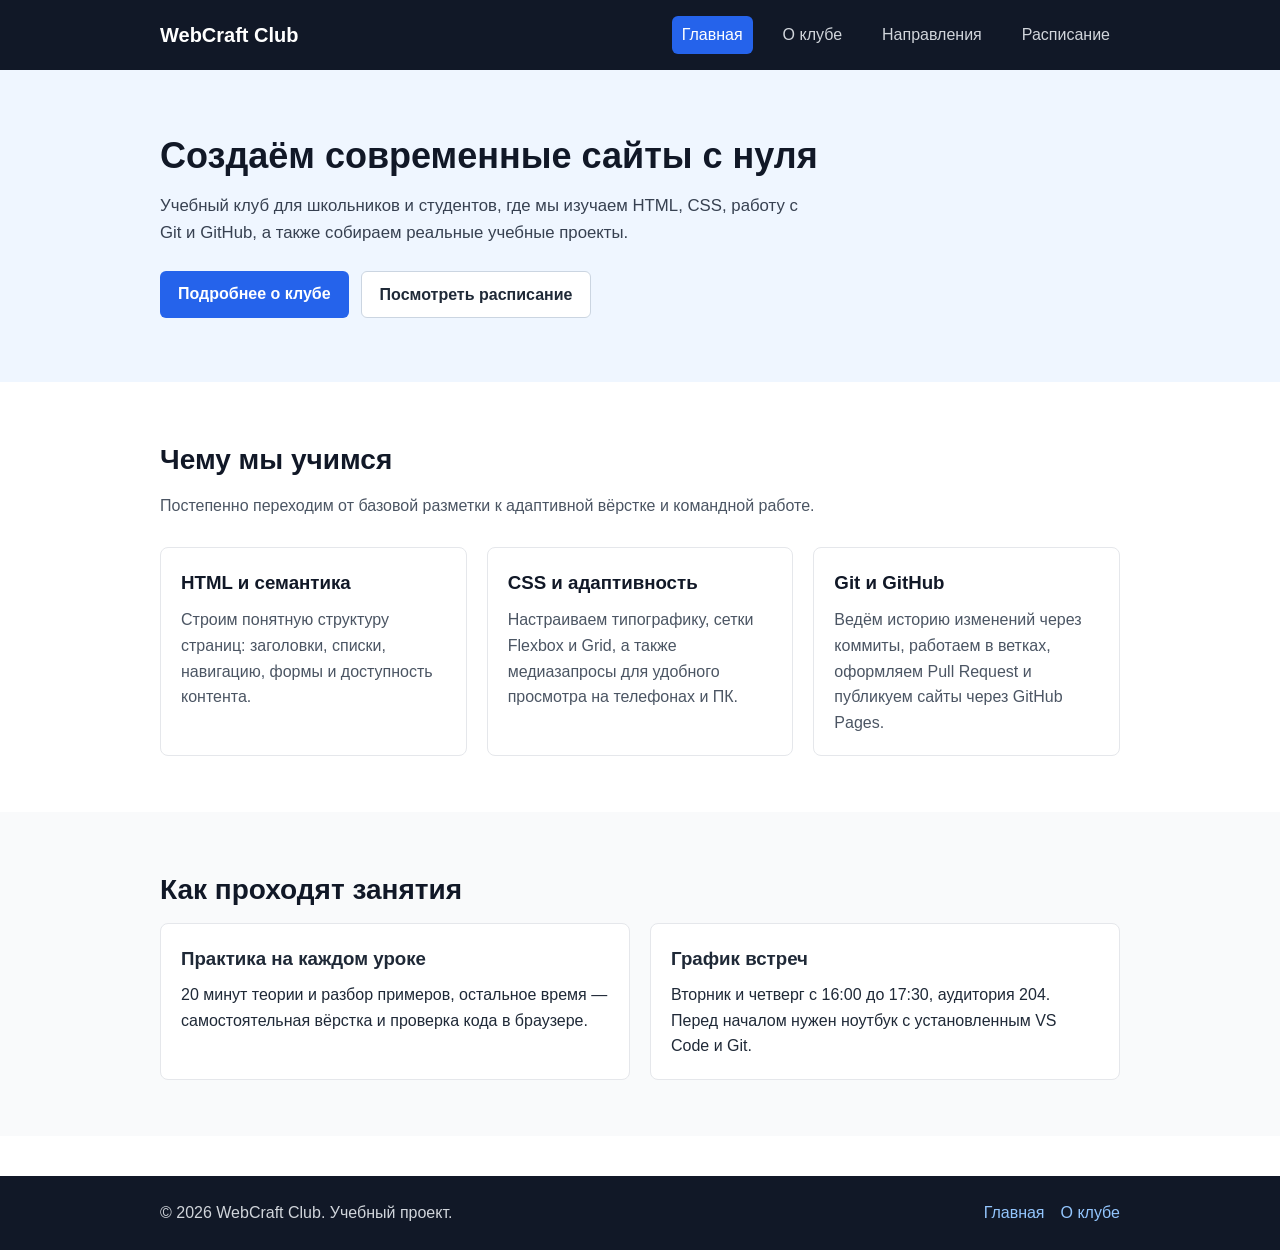
==== index.html @ 7d71d95e "Создана начальная версия сайта" ====
<!DOCTYPE html>
<html lang="ru">
<head>
  <meta charset="UTF-8" />
  <meta name="viewport" content="width=device-width, initial-scale=1.0" />
  <title>WebCraft Club — Клуб веб-разработки</title>
  <link rel="stylesheet" href="style.css" />
</head>
<body>
  <header class="site-header">
    <div class="container header-inner">
      <a class="logo" href="index.html">WebCraft Club</a>
      <nav class="nav" aria-label="Основная навигация">
        <a class="nav-link active" href="index.html">Главная</a>
        <a class="nav-link" href="about.html">О клубе</a>
        <a class="nav-link" href="#directions">Направления</a>
        <a class="nav-link" href="#schedule">Расписание</a>
      </nav>
    </div>
  </header>

  <main>
    <!-- Блок 1: Главный экран -->
    <section class="hero">
      <div class="container">
        <h1>Создаём современные сайты с нуля</h1>
        <p class="hero-text">
          Учебный клуб для школьников и студентов, где мы изучаем HTML, CSS,
          работу с Git и GitHub, а также собираем реальные учебные проекты.
        </p>
        <div class="hero-actions">
          <a class="btn btn-primary" href="about.html">Подробнее о клубе</a>
          <a class="btn btn-secondary" href="#schedule">Посмотреть расписание</a>
        </div>
      </div>
    </section>

    <!-- Блок 2: Направления обучения -->
    <section id="directions" class="section">
      <div class="container">
        <h2>Чему мы учимся</h2>
        <p class="section-subtitle">
          Постепенно переходим от базовой разметки к адаптивной вёрстке и командной работе.
        </p>
        <div class="cards">
          <article class="card">
            <h3>HTML и семантика</h3>
            <p>
              Строим понятную структуру страниц: заголовки, списки, навигацию,
              формы и доступность контента.
            </p>
          </article>
          <article class="card">
            <h3>CSS и адаптивность</h3>
            <p>
              Настраиваем типографику, сетки Flexbox и Grid, а также медиазапросы
              для удобного просмотра на телефонах и ПК.
            </p>
          </article>
          <article class="card">
            <h3>Git и GitHub</h3>
            <p>
              Ведём историю изменений через коммиты, работаем в ветках, оформляем
              Pull Request и публикуем сайты через GitHub Pages.
            </p>
          </article>
        </div>
      </div>
    </section>

    <!-- Блок 3: Расписание и формат занятий -->
    <section id="schedule" class="section section-alt">
      <div class="container">
        <h2>Как проходят занятия</h2>
        <div class="info-grid">
          <div class="info-box">
            <h3>Практика на каждом уроке</h3>
            <p>
              20 минут теории и разбор примеров, остальное время — самостоятельная
              вёрстка и проверка кода в браузере.
            </p>
          </div>
          <div class="info-box">
            <h3>График встреч</h3>
            <p>
              Вторник и четверг с 16:00 до 17:30, аудитория 204. Перед началом
              нужен ноутбук с установленным VS Code и Git.
            </p>
          </div>
        </div>
      </div>
    </section>
  </main>

  <footer class="site-footer">
    <div class="container footer-inner">
      <p>© 2026 WebCraft Club. Учебный проект.</p>
      <div class="footer-links">
        <a href="index.html">Главная</a>
        <a href="about.html">О клубе</a>
      </div>
    </div>
  </footer>
</body>
</html>
---- style.css ----
* {
  box-sizing: border-box;
  margin: 0;
  padding: 0;
}

body {
  font-family: Arial, Helvetica, sans-serif;
  line-height: 1.6;
  color: #1f2937;
  background-color: #ffffff;
}

.container {
  max-width: 1000px;
  margin: 0 auto;
  padding: 0 20px;
}

/* Шапка и навигация */
.site-header {
  background-color: #111827;
  color: #ffffff;
  padding: 16px 0;
}

.header-inner {
  display: flex;
  justify-content: space-between;
  align-items: center;
  gap: 16px;
}

.logo {
  color: #ffffff;
  text-decoration: none;
  font-size: 1.25rem;
  font-weight: bold;
}

.nav {
  display: flex;
  gap: 20px;
}

.nav-link {
  color: #d1d5db;
  text-decoration: none;
  padding: 6px 10px;
  border-radius: 6px;
}

.nav-link:hover,
.nav-link.active {
  color: #ffffff;
  background-color: #2563eb;
}

/* Главный баннер */
.hero {
  background-color: #eff6ff;
  padding: 64px 0;
}

.hero h1 {
  font-size: 2.25rem;
  line-height: 1.2;
  margin-bottom: 16px;
  color: #111827;
}

.hero-text {
  max-width: 650px;
  font-size: 1.05rem;
  color: #374151;
  margin-bottom: 24px;
}

.hero-actions {
  display: flex;
  gap: 12px;
}

.btn {
  display: inline-block;
  padding: 10px 18px;
  border-radius: 6px;
  text-decoration: none;
  font-weight: bold;
}

.btn-primary {
  background-color: #2563eb;
  color: #ffffff;
}

.btn-primary:hover {
  background-color: #1d4ed8;
}

.btn-secondary {
  background-color: #ffffff;
  color: #1f2937;
  border: 1px solid #cbd5e1;
}

.btn-secondary:hover {
  background-color: #f8fafc;
}

/* Секции и карточки */
.section {
  padding: 56px 0;
}

.section-alt {
  background-color: #f9fafb;
}

.section h2 {
  font-size: 1.75rem;
  margin-bottom: 10px;
  color: #111827;
}

.section-subtitle {
  color: #4b5563;
  margin-bottom: 28px;
}

.cards {
  display: grid;
  grid-template-columns: repeat(3, 1fr);
  gap: 20px;
}

.card {
  background-color: #ffffff;
  border: 1px solid #e5e7eb;
  border-radius: 8px;
  padding: 20px;
}

.card h3 {
  margin-bottom: 10px;
  color: #111827;
}

.card p {
  color: #4b5563;
}

.info-grid {
  display: grid;
  grid-template-columns: repeat(2, 1fr);
  gap: 20px;
}

.info-box {
  background-color: #ffffff;
  border: 1px solid #e5e7eb;
  border-radius: 8px;
  padding: 20px;
}

.info-box h3 {
  margin-bottom: 8px;
}

/* Подвал */
.site-footer {
  background-color: #111827;
  color: #d1d5db;
  padding: 24px 0;
  margin-top: 40px;
}

.footer-inner {
  display: flex;
  justify-content: space-between;
  align-items: center;
  gap: 16px;
}

.footer-links {
  display: flex;
  gap: 16px;
}

.footer-links a {
  color: #93c5fd;
  text-decoration: none;
}

.footer-links a:hover {
  text-decoration: underline;
}
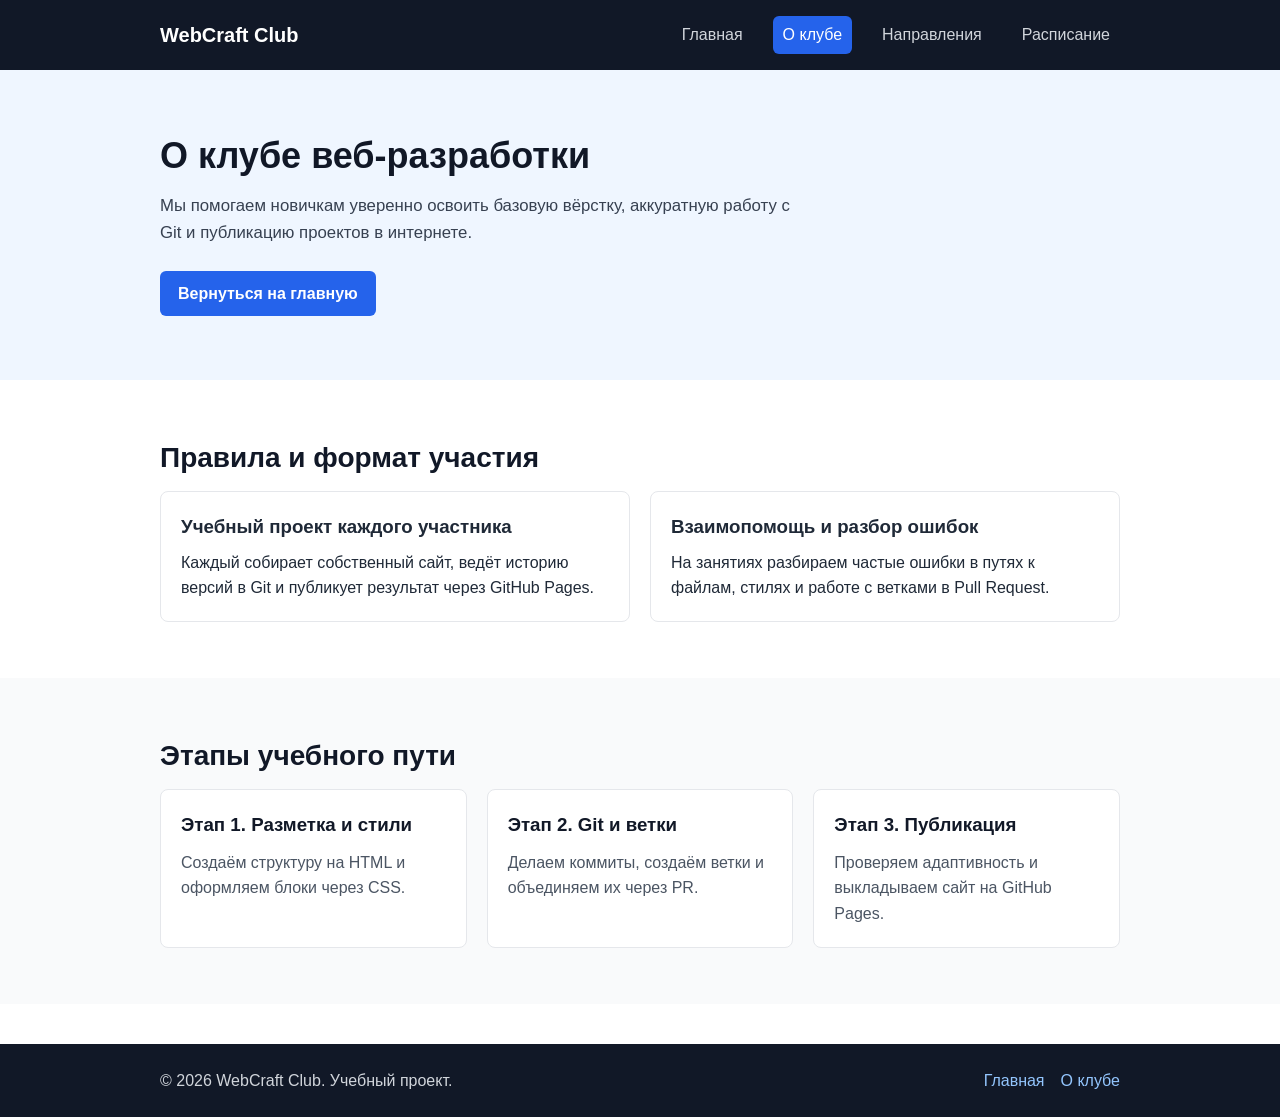
==== commit fa269b93: "Добавлена вторая страница" ====
--- a/index.html
+++ b/index.html
@@ -3,7 +3,7 @@
 <head>
   <meta charset="UTF-8" />
   <meta name="viewport" content="width=device-width, initial-scale=1.0" />
-  <title>WebCraft Club — Клуб веб-разработки</title>
+  <title>О клубе — WebCraft Club</title>
   <link rel="stylesheet" href="style.css" />
 </head>
 <body>
@@ -11,82 +11,68 @@
     <div class="container header-inner">
       <a class="logo" href="index.html">WebCraft Club</a>
       <nav class="nav" aria-label="Основная навигация">
-        <a class="nav-link active" href="index.html">Главная</a>
-        <a class="nav-link" href="about.html">О клубе</a>
-        <a class="nav-link" href="#directions">Направления</a>
-        <a class="nav-link" href="#schedule">Расписание</a>
+        <a class="nav-link" href="index.html">Главная</a>
+        <a class="nav-link active" href="about.html">О клубе</a>
+        <a class="nav-link" href="index.html#directions">Направления</a>
+        <a class="nav-link" href="index.html#schedule">Расписание</a>
       </nav>
     </div>
   </header>
 
   <main>
-    <!-- Блок 1: Главный экран -->
     <section class="hero">
       <div class="container">
-        <h1>Создаём современные сайты с нуля</h1>
+        <h1>О клубе веб-разработки</h1>
         <p class="hero-text">
-          Учебный клуб для школьников и студентов, где мы изучаем HTML, CSS,
-          работу с Git и GitHub, а также собираем реальные учебные проекты.
+          Мы помогаем новичкам уверенно освоить базовую вёрстку, аккуратную
+          работу с Git и публикацию проектов в интернете.
         </p>
         <div class="hero-actions">
-          <a class="btn btn-primary" href="about.html">Подробнее о клубе</a>
-          <a class="btn btn-secondary" href="#schedule">Посмотреть расписание</a>
+          <a class="btn btn-primary" href="index.html">Вернуться на главную</a>
         </div>
       </div>
     </section>
 
-    <!-- Блок 2: Направления обучения -->
-    <section id="directions" class="section">
+    <!-- Тематический блок 1 -->
+    <section class="section">
       <div class="container">
-        <h2>Чему мы учимся</h2>
-        <p class="section-subtitle">
-          Постепенно переходим от базовой разметки к адаптивной вёрстке и командной работе.
-        </p>
-        <div class="cards">
-          <article class="card">
-            <h3>HTML и семантика</h3>
+        <h2>Правила и формат участия</h2>
+        <div class="info-grid">
+          <div class="info-box">
+            <h3>Учебный проект каждого участника</h3>
             <p>
-              Строим понятную структуру страниц: заголовки, списки, навигацию,
-              формы и доступность контента.
+              Каждый собирает собственный сайт, ведёт историю версий в Git
+              и публикует результат через GitHub Pages.
             </p>
-          </article>
-          <article class="card">
-            <h3>CSS и адаптивность</h3>
+          </div>
+          <div class="info-box">
+            <h3>Взаимопомощь и разбор ошибок</h3>
             <p>
-              Настраиваем типографику, сетки Flexbox и Grid, а также медиазапросы
-              для удобного просмотра на телефонах и ПК.
+              На занятиях разбираем частые ошибки в путях к файлам, стилях
+              и работе с ветками в Pull Request.
             </p>
-          </article>
-          <article class="card">
-            <h3>Git и GitHub</h3>
-            <p>
-              Ведём историю изменений через коммиты, работаем в ветках, оформляем
-              Pull Request и публикуем сайты через GitHub Pages.
-            </p>
-          </article>
+          </div>
         </div>
       </div>
     </section>
 
-    <!-- Блок 3: Расписание и формат занятий -->
-    <section id="schedule" class="section section-alt">
+    <!-- Тематический блок 2 -->
+    <section class="section section-alt">
       <div class="container">
-        <h2>Как проходят занятия</h2>
-        <div class="info-grid">
-          <div class="info-box">
-            <h3>Практика на каждом уроке</h3>
-            <p>
-              20 минут теории и разбор примеров, остальное время — самостоятельная
-              вёрстка и проверка кода в браузере.
-            </p>
-          </div>
-          <div class="info-box">
-            <h3>График встреч</h3>
-            <p>
-              Вторник и четверг с 16:00 до 17:30, аудитория 204. Перед началом
-              нужен ноутбук с установленным VS Code и Git.
-            </p>
-          </div>
+        <h2>Этапы учебного пути</h2>
+        <div class="cards">
+          <article class="card">
+            <h3>Этап 1. Разметка и стили</h3>
+            <p>Создаём структуру на HTML и оформляем блоки через CSS.</p>
+          </article>
+          <article class="card">
+            <h3>Этап 2. Git и ветки</h3>
+            <p>Делаем коммиты, создаём ветки и объединяем их через PR.</p>
+          </article>
+          <article class="card">
+            <h3>Этап 3. Публикация</h3>
+            <p>Проверяем адаптивность и выкладываем сайт на GitHub Pages.</p>
+          </article>
         </div>
       </div>
     </section>
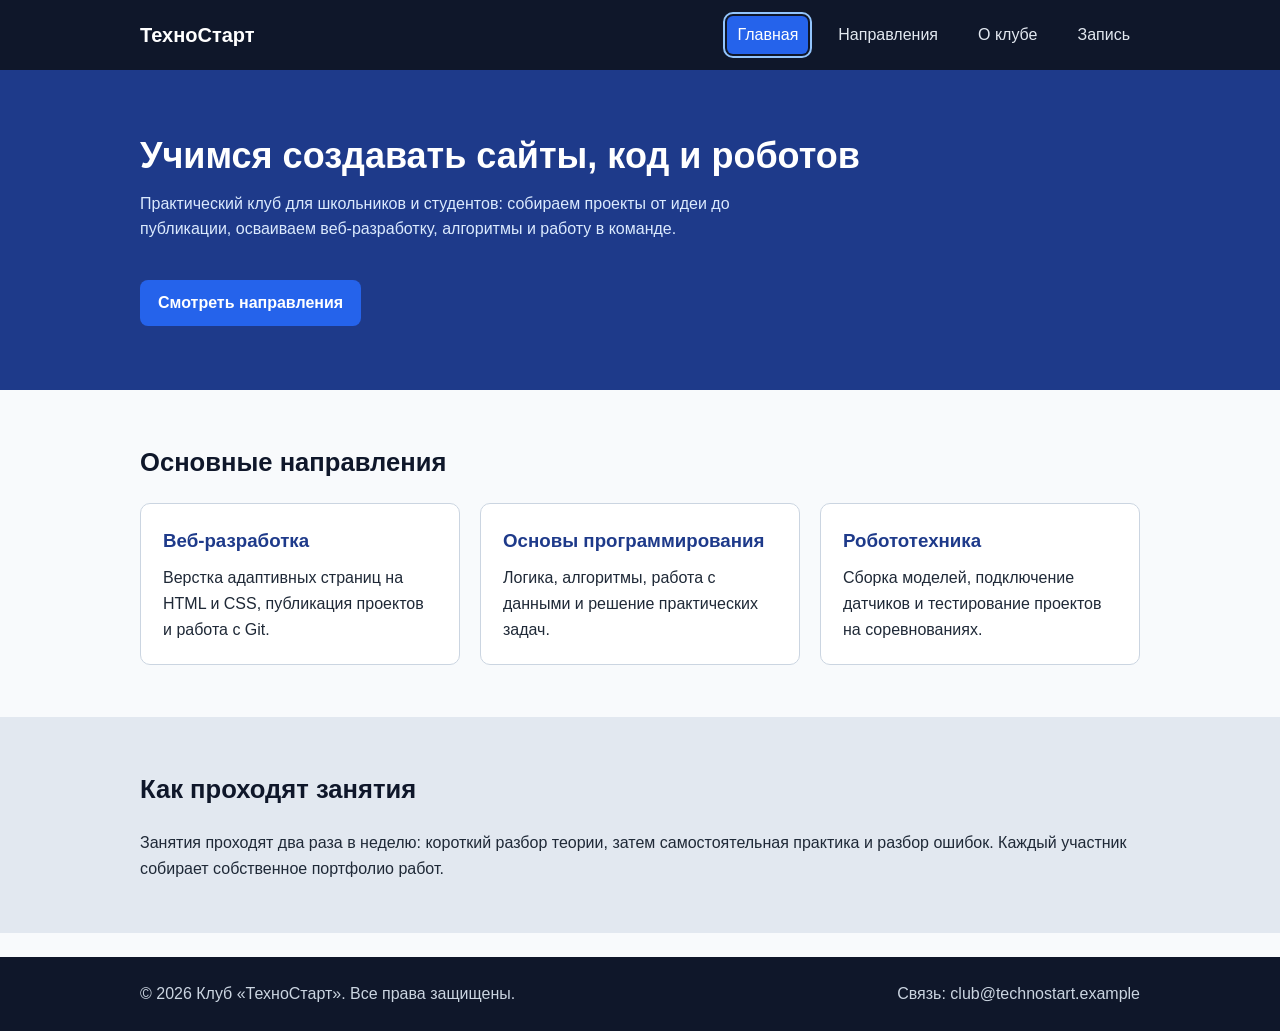
==== commit 8fde83b3: "Создана начальная версия сайта" ====
--- a/index.html
+++ b/index.html
@@ -3,88 +3,69 @@
 <head>
   <meta charset="UTF-8" />
   <meta name="viewport" content="width=device-width, initial-scale=1.0" />
-  <title>О клубе — WebCraft Club</title>
+  <title>ТехноСтарт — Клуб программирования и робототехники</title>
   <link rel="stylesheet" href="style.css" />
 </head>
 <body>
   <header class="site-header">
     <div class="container header-inner">
-      <a class="logo" href="index.html">WebCraft Club</a>
+      <a href="index.html" class="logo">ТехноСтарт</a>
       <nav class="nav" aria-label="Основная навигация">
-        <a class="nav-link" href="index.html">Главная</a>
-        <a class="nav-link active" href="about.html">О клубе</a>
-        <a class="nav-link" href="index.html#directions">Направления</a>
-        <a class="nav-link" href="index.html#schedule">Расписание</a>
+        <a href="index.html" class="nav-link active">Главная</a>
+        <a href="courses.html" class="nav-link">Направления</a>
+        <a href="#about" class="nav-link">О клубе</a>
+        <a href="#contacts" class="nav-link">Запись</a>
       </nav>
     </div>
   </header>
 
   <main>
-    <section class="hero">
+    <section class="hero" id="about">
+      <div class="container hero-content">
+        <h1>Учимся создавать сайты, код и роботов</h1>
+        <p>
+          Практический клуб для школьников и студентов: собираем проекты от идеи до публикации,
+          осваиваем веб-разработку, алгоритмы и работу в команде.
+        </p>
+        <a href="courses.html" class="btn">Смотреть направления</a>
+      </div>
+    </section>
+
+    <section class="section">
       <div class="container">
-        <h1>О клубе веб-разработки</h1>
-        <p class="hero-text">
-          Мы помогаем новичкам уверенно освоить базовую вёрстку, аккуратную
-          работу с Git и публикацию проектов в интернете.
-        </p>
-        <div class="hero-actions">
-          <a class="btn btn-primary" href="index.html">Вернуться на главную</a>
+        <h2>Основные направления</h2>
+        <div class="cards">
+          <article class="card">
+            <h3>Веб-разработка</h3>
+            <p>Верстка адаптивных страниц на HTML и CSS, публикация проектов и работа с Git.</p>
+          </article>
+          <article class="card">
+            <h3>Основы программирования</h3>
+            <p>Логика, алгоритмы, работа с данными и решение практических задач.</p>
+          </article>
+          <article class="card">
+            <h3>Робототехника</h3>
+            <p>Сборка моделей, подключение датчиков и тестирование проектов на соревнованиях.</p>
+          </article>
         </div>
       </div>
     </section>
 
-    <!-- Тематический блок 1 -->
-    <section class="section">
+    <section class="section section-alt" id="contacts">
       <div class="container">
-        <h2>Правила и формат участия</h2>
-        <div class="info-grid">
-          <div class="info-box">
-            <h3>Учебный проект каждого участника</h3>
-            <p>
-              Каждый собирает собственный сайт, ведёт историю версий в Git
-              и публикует результат через GitHub Pages.
-            </p>
-          </div>
-          <div class="info-box">
-            <h3>Взаимопомощь и разбор ошибок</h3>
-            <p>
-              На занятиях разбираем частые ошибки в путях к файлам, стилях
-              и работе с ветками в Pull Request.
-            </p>
-          </div>
-        </div>
-      </div>
-    </section>
-
-    <!-- Тематический блок 2 -->
-    <section class="section section-alt">
-      <div class="container">
-        <h2>Этапы учебного пути</h2>
-        <div class="cards">
-          <article class="card">
-            <h3>Этап 1. Разметка и стили</h3>
-            <p>Создаём структуру на HTML и оформляем блоки через CSS.</p>
-          </article>
-          <article class="card">
-            <h3>Этап 2. Git и ветки</h3>
-            <p>Делаем коммиты, создаём ветки и объединяем их через PR.</p>
-          </article>
-          <article class="card">
-            <h3>Этап 3. Публикация</h3>
-            <p>Проверяем адаптивность и выкладываем сайт на GitHub Pages.</p>
-          </article>
-        </div>
+        <h2>Как проходят занятия</h2>
+        <p>
+          Занятия проходят два раза в неделю: короткий разбор теории, затем самостоятельная практика
+          и разбор ошибок. Каждый участник собирает собственное портфолио работ.
+        </p>
       </div>
     </section>
   </main>
 
   <footer class="site-footer">
     <div class="container footer-inner">
-      <p>© 2026 WebCraft Club. Учебный проект.</p>
-      <div class="footer-links">
-        <a href="index.html">Главная</a>
-        <a href="about.html">О клубе</a>
-      </div>
+      <p>© 2026 Клуб «ТехноСтарт». Все права защищены.</p>
+      <p>Связь: club@technostart.example</p>
     </div>
   </footer>
 </body>
--- a/style.css
+++ b/style.css
@@ -8,18 +8,24 @@
   font-family: Arial, Helvetica, sans-serif;
   line-height: 1.6;
   color: #1f2937;
-  background-color: #ffffff;
+  background-color: #f8fafc;
+}
+
+img {
+  max-width: 100%;
+  height: auto;
+  display: block;
 }
 
 .container {
-  max-width: 1000px;
+  width: 100%;
+  max-width: 1040px;
   margin: 0 auto;
   padding: 0 20px;
 }
 
-/* Шапка и навигация */
 .site-header {
-  background-color: #111827;
+  background-color: #0f172a;
   color: #ffffff;
   padding: 16px 0;
 }
@@ -41,91 +47,67 @@
 .nav {
   display: flex;
   gap: 20px;
+  flex-wrap: wrap;
 }
 
 .nav-link {
-  color: #d1d5db;
+  color: #e2e8f0;
   text-decoration: none;
   padding: 6px 10px;
   border-radius: 6px;
+  transition: background-color 0.2s ease, color 0.2s ease;
 }
 
 .nav-link:hover,
+.nav-link:focus-visible,
 .nav-link.active {
-  color: #ffffff;
   background-color: #2563eb;
-}
-
-/* Главный баннер */
+  color: #ffffff;
+  outline: 2px solid #93c5fd;
+  outline-offset: 2px;
+}
+
 .hero {
-  background-color: #eff6ff;
+  background-color: #1e3a8a;
+  color: #ffffff;
   padding: 64px 0;
 }
 
 .hero h1 {
   font-size: 2.25rem;
+  margin-bottom: 14px;
   line-height: 1.2;
-  margin-bottom: 16px;
-  color: #111827;
-}
-
-.hero-text {
-  max-width: 650px;
-  font-size: 1.05rem;
-  color: #374151;
+}
+
+.hero p {
+  max-width: 640px;
   margin-bottom: 24px;
-}
-
-.hero-actions {
-  display: flex;
-  gap: 12px;
-}
-
-.btn {
-  display: inline-block;
-  padding: 10px 18px;
-  border-radius: 6px;
-  text-decoration: none;
-  font-weight: bold;
-}
-
-.btn-primary {
-  background-color: #2563eb;
-  color: #ffffff;
-}
-
-.btn-primary:hover {
-  background-color: #1d4ed8;
-}
-
-.btn-secondary {
-  background-color: #ffffff;
-  color: #1f2937;
-  border: 1px solid #cbd5e1;
-}
-
-.btn-secondary:hover {
-  background-color: #f8fafc;
-}
-
-/* Секции и карточки */
+  color: #dbeafe;
+}
+
+.page-head {
+  background-color: #e0e7ff;
+  padding: 44px 0;
+}
+
+.page-head h1 {
+  font-size: 2rem;
+  margin-bottom: 8px;
+  color: #1e1b4b;
+}
+
 .section {
-  padding: 56px 0;
+  padding: 52px 0;
 }
 
 .section-alt {
-  background-color: #f9fafb;
+  background-color: #e2e8f0;
 }
 
 .section h2 {
-  font-size: 1.75rem;
-  margin-bottom: 10px;
-  color: #111827;
-}
-
-.section-subtitle {
-  color: #4b5563;
-  margin-bottom: 28px;
+  font-size: 1.6rem;
+  margin-bottom: 20px;
+  color: #0f172a;
 }
 
 .cards {
@@ -136,62 +118,103 @@
 
 .card {
   background-color: #ffffff;
-  border: 1px solid #e5e7eb;
-  border-radius: 8px;
-  padding: 20px;
+  padding: 22px;
+  border-radius: 10px;
+  border: 1px solid #cbd5e1;
 }
 
 .card h3 {
   margin-bottom: 10px;
-  color: #111827;
-}
-
-.card p {
-  color: #4b5563;
-}
-
-.info-grid {
-  display: grid;
-  grid-template-columns: repeat(2, 1fr);
-  gap: 20px;
-}
-
-.info-box {
-  background-color: #ffffff;
-  border: 1px solid #e5e7eb;
+  color: #1e3a8a;
+}
+
+.btn {
+  display: inline-block;
+  margin-top: 14px;
+  padding: 10px 18px;
+  background-color: #2563eb;
+  color: #ffffff;
+  text-decoration: none;
   border-radius: 8px;
-  padding: 20px;
-}
-
-.info-box h3 {
-  margin-bottom: 8px;
-}
-
-/* Подвал */
+  font-weight: bold;
+}
+
+.btn:hover,
+.btn:focus-visible {
+  background-color: #1d4ed8;
+  outline: 2px solid #0f172a;
+  outline-offset: 2px;
+}
+
 .site-footer {
-  background-color: #111827;
-  color: #d1d5db;
+  background-color: #0f172a;
+  color: #cbd5e1;
   padding: 24px 0;
-  margin-top: 40px;
+  margin-top: 24px;
 }
 
 .footer-inner {
   display: flex;
   justify-content: space-between;
   align-items: center;
-  gap: 16px;
-}
-
-.footer-links {
-  display: flex;
-  gap: 16px;
-}
-
-.footer-links a {
+  gap: 12px;
+  flex-wrap: wrap;
+}
+
+.footer-link {
   color: #93c5fd;
   text-decoration: none;
 }
 
-.footer-links a:hover {
+.footer-link:hover,
+.footer-link:focus-visible {
   text-decoration: underline;
+}
+
+/* Планшеты и узкие экраны (до 900px) */
+@media (max-width: 900px) {
+  .cards {
+    grid-template-columns: repeat(2, 1fr);
+  }
+
+  .hero h1 {
+    font-size: 1.85rem;
+  }
+}
+
+/* Мобильные экраны (до 600px) */
+@media (max-width: 600px) {
+  .container {
+    padding: 0 14px;
+  }
+
+  .header-inner {
+    flex-direction: column;
+    align-items: flex-start;
+  }
+
+  .nav {
+    width: 100%;
+    flex-direction: column;
+    gap: 8px;
+  }
+
+  .nav-link {
+    display: block;
+    width: 100%;
+    padding: 10px 12px;
+    background-color: #1e293b;
+  }
+
+  .cards {
+    grid-template-columns: 1fr;
+  }
+
+  .hero {
+    padding: 40px 0;
+  }
+
+  .hero h1 {
+    font-size: 1.5rem;
+  }
 }
